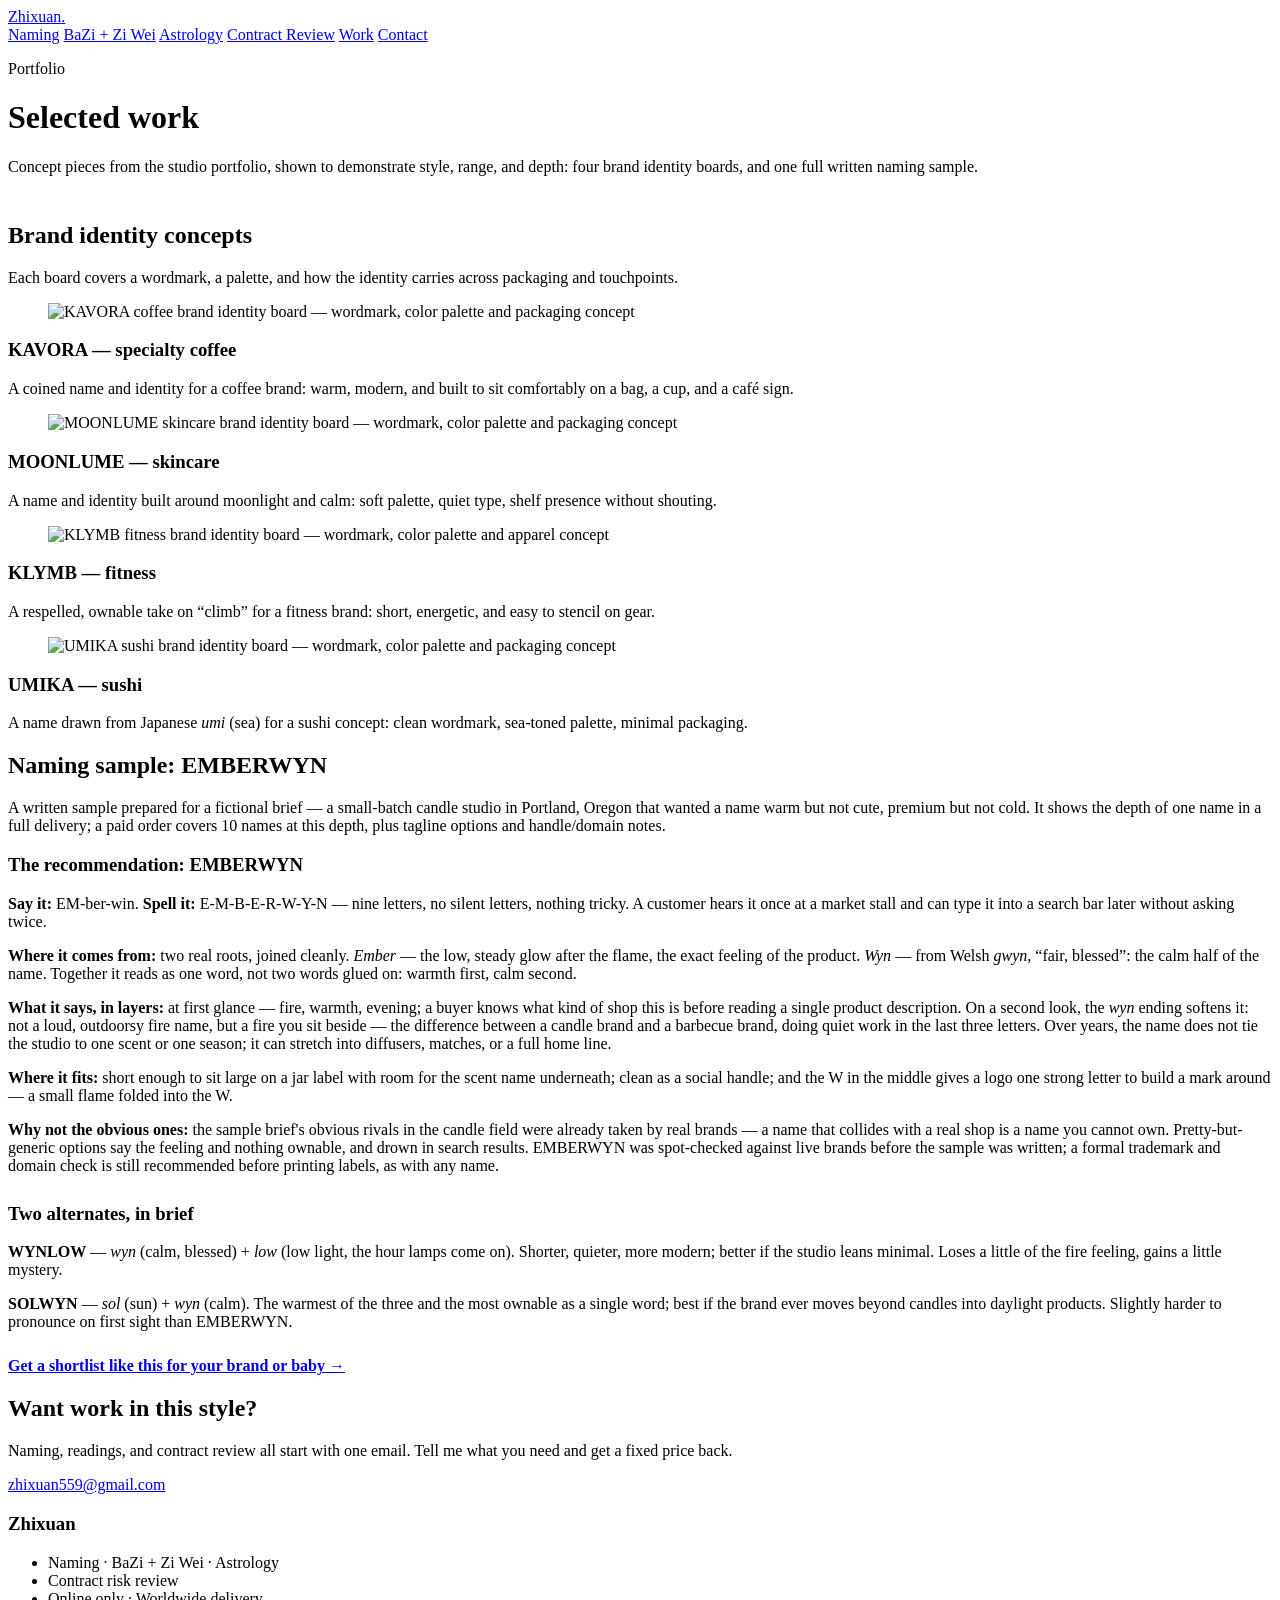
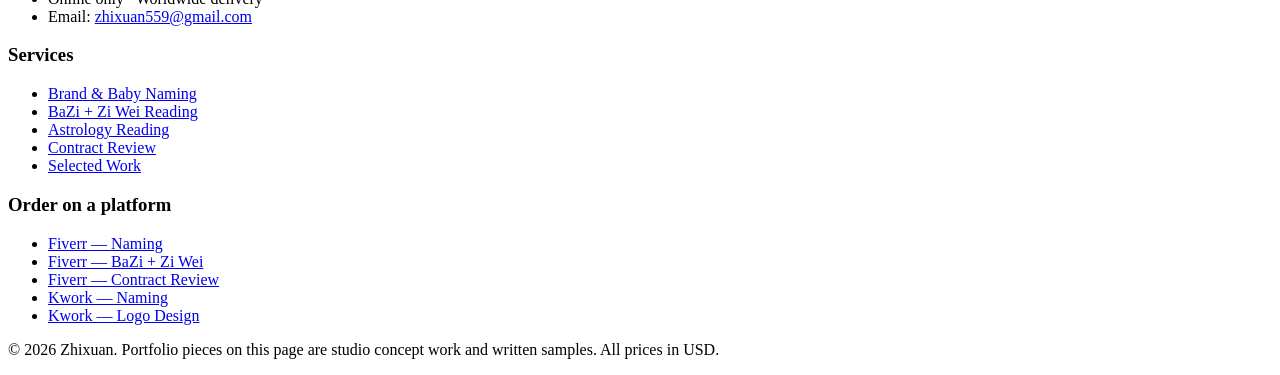
==== work.html @ 56591bc2 "Add files via upload" ====
<!DOCTYPE html>
<html lang="en">
<head>
<meta charset="utf-8">
<meta name="viewport" content="width=device-width, initial-scale=1">
<title>Selected Work — Brand Concepts &amp; Naming Sample | Zhixuan</title>
<meta name="description" content="Portfolio of the Zhixuan studio: brand identity concept boards (KAVORA coffee, MOONLUME skincare, KLYMB fitness, UMIKA sushi) and a full written naming sample, EMBERWYN, created for a fictional candle studio brief.">
<link rel="canonical" href="https://zhixuan559-beep.github.io/work.html">
<meta property="og:type" content="website">
<meta property="og:site_name" content="Zhixuan">
<meta property="og:title" content="Selected Work — Brand Concepts & Naming Sample | Zhixuan">
<meta property="og:description" content="Brand identity concept boards and a full written naming sample showing the studio's style and depth.">
<meta property="og:url" content="https://zhixuan559-beep.github.io/work.html">
<meta property="og:image" content="https://zhixuan559-beep.github.io/assets/img/work-kavora.jpg">
<meta name="twitter:card" content="summary">
<link rel="stylesheet" href="/assets/css/style.css">
</head>
<body>

<header class="site-header">
  <div class="wrap">
    <a class="brand" href="/">Zhixuan<span>.</span></a>
    <nav class="main-nav" aria-label="Main">
      <a href="/services/naming.html">Naming</a>
      <a href="/services/bazi-ziwei-reading.html">BaZi + Zi Wei</a>
      <a href="/services/astrology-reading.html">Astrology</a>
      <a href="/services/contract-review.html">Contract Review</a>
      <a href="/work.html">Work</a>
      <a href="/#contact">Contact</a>
    </nav>
  </div>
</header>

<main>
  <div class="hero wrap">
    <p class="kicker">Portfolio</p>
    <h1>Selected work</h1>
    <p class="lede">Concept pieces from the studio portfolio, shown to demonstrate style, range, and depth: four brand identity boards, and one full written naming sample.</p>
  </div>

  <section style="padding-top:10px">
    <div class="wrap">
      <h2>Brand identity concepts</h2>
      <p class="section-intro">Each board covers a wordmark, a palette, and how the identity carries across packaging and touchpoints.</p>
      <div class="work-grid">
        <article class="work-item">
          <figure><img src="/assets/img/work-kavora.jpg" alt="KAVORA coffee brand identity board — wordmark, color palette and packaging concept" width="1200" height="800" loading="lazy"></figure>
          <h3>KAVORA — specialty coffee</h3>
          <p>A coined name and identity for a coffee brand: warm, modern, and built to sit comfortably on a bag, a cup, and a café sign.</p>
        </article>
        <article class="work-item">
          <figure><img src="/assets/img/work-moonlume.jpg" alt="MOONLUME skincare brand identity board — wordmark, color palette and packaging concept" width="1200" height="800" loading="lazy"></figure>
          <h3>MOONLUME — skincare</h3>
          <p>A name and identity built around moonlight and calm: soft palette, quiet type, shelf presence without shouting.</p>
        </article>
        <article class="work-item">
          <figure><img src="/assets/img/work-klymb.jpg" alt="KLYMB fitness brand identity board — wordmark, color palette and apparel concept" width="1200" height="800" loading="lazy"></figure>
          <h3>KLYMB — fitness</h3>
          <p>A respelled, ownable take on “climb” for a fitness brand: short, energetic, and easy to stencil on gear.</p>
        </article>
        <article class="work-item">
          <figure><img src="/assets/img/work-umika.jpg" alt="UMIKA sushi brand identity board — wordmark, color palette and packaging concept" width="1200" height="800" loading="lazy"></figure>
          <h3>UMIKA — sushi</h3>
          <p>A name drawn from Japanese <em>umi</em> (sea) for a sushi concept: clean wordmark, sea-toned palette, minimal packaging.</p>
        </article>
      </div>
    </div>
  </section>

  <section class="section-soft">
    <div class="wrap">
      <h2>Naming sample: EMBERWYN</h2>
      <p class="section-intro">A written sample prepared for a fictional brief — a small-batch candle studio in Portland, Oregon that wanted a name warm but not cute, premium but not cold. It shows the depth of one name in a full delivery; a paid order covers 10 names at this depth, plus tagline options and handle/domain notes.</p>

      <h3>The recommendation: EMBERWYN</h3>
      <p><strong>Say it:</strong> EM-ber-win. <strong>Spell it:</strong> E-M-B-E-R-W-Y-N — nine letters, no silent letters, nothing tricky. A customer hears it once at a market stall and can type it into a search bar later without asking twice.</p>
      <p><strong>Where it comes from:</strong> two real roots, joined cleanly. <em>Ember</em> — the low, steady glow after the flame, the exact feeling of the product. <em>Wyn</em> — from Welsh <em>gwyn</em>, “fair, blessed”: the calm half of the name. Together it reads as one word, not two words glued on: warmth first, calm second.</p>
      <p><strong>What it says, in layers:</strong> at first glance — fire, warmth, evening; a buyer knows what kind of shop this is before reading a single product description. On a second look, the <em>wyn</em> ending softens it: not a loud, outdoorsy fire name, but a fire you sit beside — the difference between a candle brand and a barbecue brand, doing quiet work in the last three letters. Over years, the name does not tie the studio to one scent or one season; it can stretch into diffusers, matches, or a full home line.</p>
      <p><strong>Where it fits:</strong> short enough to sit large on a jar label with room for the scent name underneath; clean as a social handle; and the W in the middle gives a logo one strong letter to build a mark around — a small flame folded into the W.</p>
      <p><strong>Why not the obvious ones:</strong> the sample brief's obvious rivals in the candle field were already taken by real brands — a name that collides with a real shop is a name you cannot own. Pretty-but-generic options say the feeling and nothing ownable, and drown in search results. EMBERWYN was spot-checked against live brands before the sample was written; a formal trademark and domain check is still recommended before printing labels, as with any name.</p>

      <h3 style="margin-top:28px">Two alternates, in brief</h3>
      <p><strong>WYNLOW</strong> — <em>wyn</em> (calm, blessed) + <em>low</em> (low light, the hour lamps come on). Shorter, quieter, more modern; better if the studio leans minimal. Loses a little of the fire feeling, gains a little mystery.</p>
      <p><strong>SOLWYN</strong> — <em>sol</em> (sun) + <em>wyn</em> (calm). The warmest of the three and the most ownable as a single word; best if the brand ever moves beyond candles into daylight products. Slightly harder to pronounce on first sight than EMBERWYN.</p>

      <p style="margin-top:26px"><a href="/services/naming.html"><strong>Get a shortlist like this for your brand or baby →</strong></a></p>
    </div>
  </section>

  <section>
    <div class="wrap">
      <div class="cta">
        <h2>Want work in this style?</h2>
        <p>Naming, readings, and contract review all start with one email. Tell me what you need and get a fixed price back.</p>
        <div class="btnrow"><a class="btn primary" href="mailto:zhixuan559@gmail.com">zhixuan559@gmail.com</a></div>
      </div>
    </div>
  </section>
</main>

<footer class="site-footer">
  <div class="wrap">
    <div class="cols">
      <div>
        <h3>Zhixuan</h3>
        <ul>
          <li>Naming · BaZi + Zi Wei · Astrology</li>
          <li>Contract risk review</li>
          <li>Online only · Worldwide delivery</li>
          <li>Email: <a href="mailto:zhixuan559@gmail.com">zhixuan559@gmail.com</a></li>
        </ul>
      </div>
      <div>
        <h3>Services</h3>
        <ul>
          <li><a href="/services/naming.html">Brand &amp; Baby Naming</a></li>
          <li><a href="/services/bazi-ziwei-reading.html">BaZi + Zi Wei Reading</a></li>
          <li><a href="/services/astrology-reading.html">Astrology Reading</a></li>
          <li><a href="/services/contract-review.html">Contract Review</a></li>
          <li><a href="/work.html">Selected Work</a></li>
        </ul>
      </div>
      <div>
        <h3>Order on a platform</h3>
        <ul>
          <li><a href="https://www.fiverr.com/zhixuan559/name-your-baby-or-brand-with-meaning" rel="noopener">Fiverr — Naming</a></li>
          <li><a href="https://www.fiverr.com/zhixuan559/do-a-full-bazi-and-ziwei-chart-reading-for-you" rel="noopener">Fiverr — BaZi + Zi Wei</a></li>
          <li><a href="https://www.fiverr.com/zhixuan559/review-your-contract-and-flag-legal-risks" rel="noopener">Fiverr — Contract Review</a></li>
          <li><a href="https://kwork.com/business-copywriting/55462685/i-will-create-10-unique-brand-or-baby-name-ideas-with-meanings" rel="noopener">Kwork — Naming</a></li>
          <li><a href="https://kwork.com/logo/55462573/i-will-design-a-clean-professional-logo-for-your-business" rel="noopener">Kwork — Logo Design</a></li>
        </ul>
      </div>
    </div>
    <p class="fineprint">© 2026 Zhixuan. Portfolio pieces on this page are studio concept work and written samples. All prices in USD.</p>
  </div>
</footer>

</body>
</html>
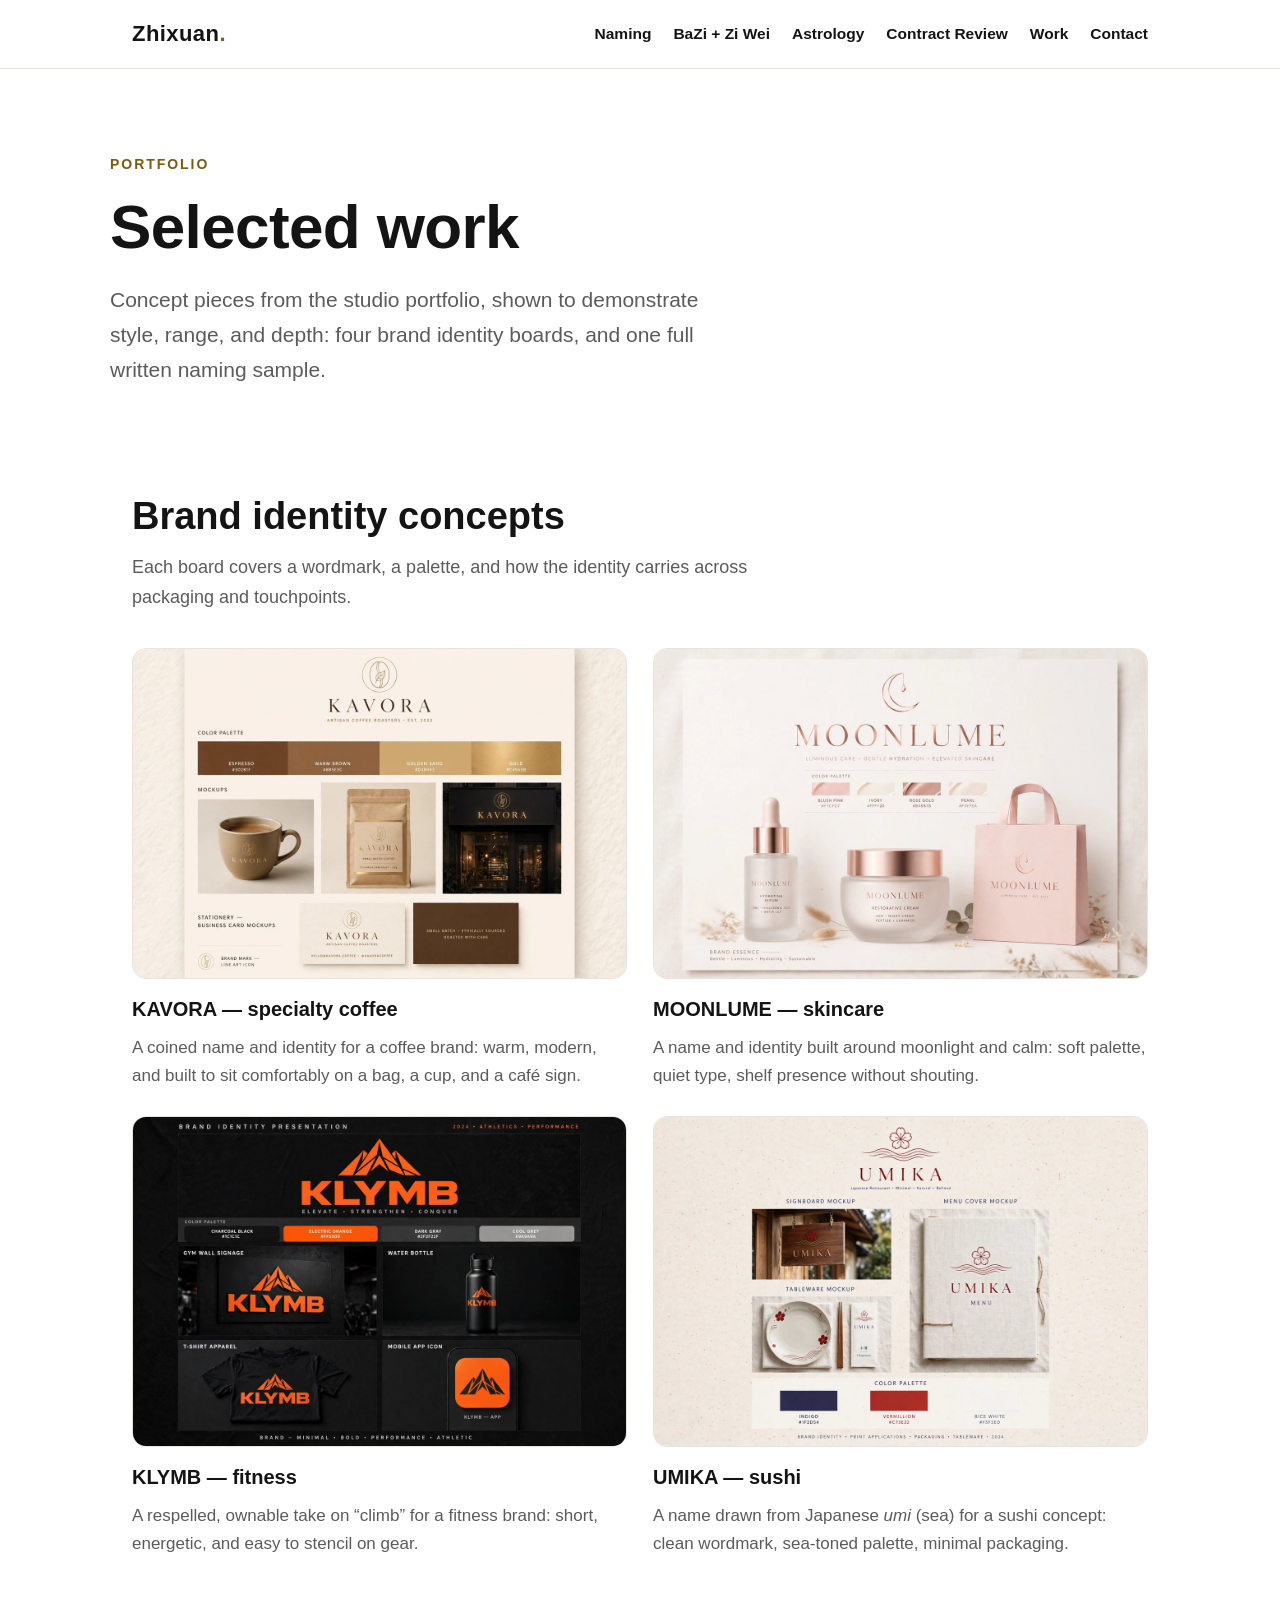
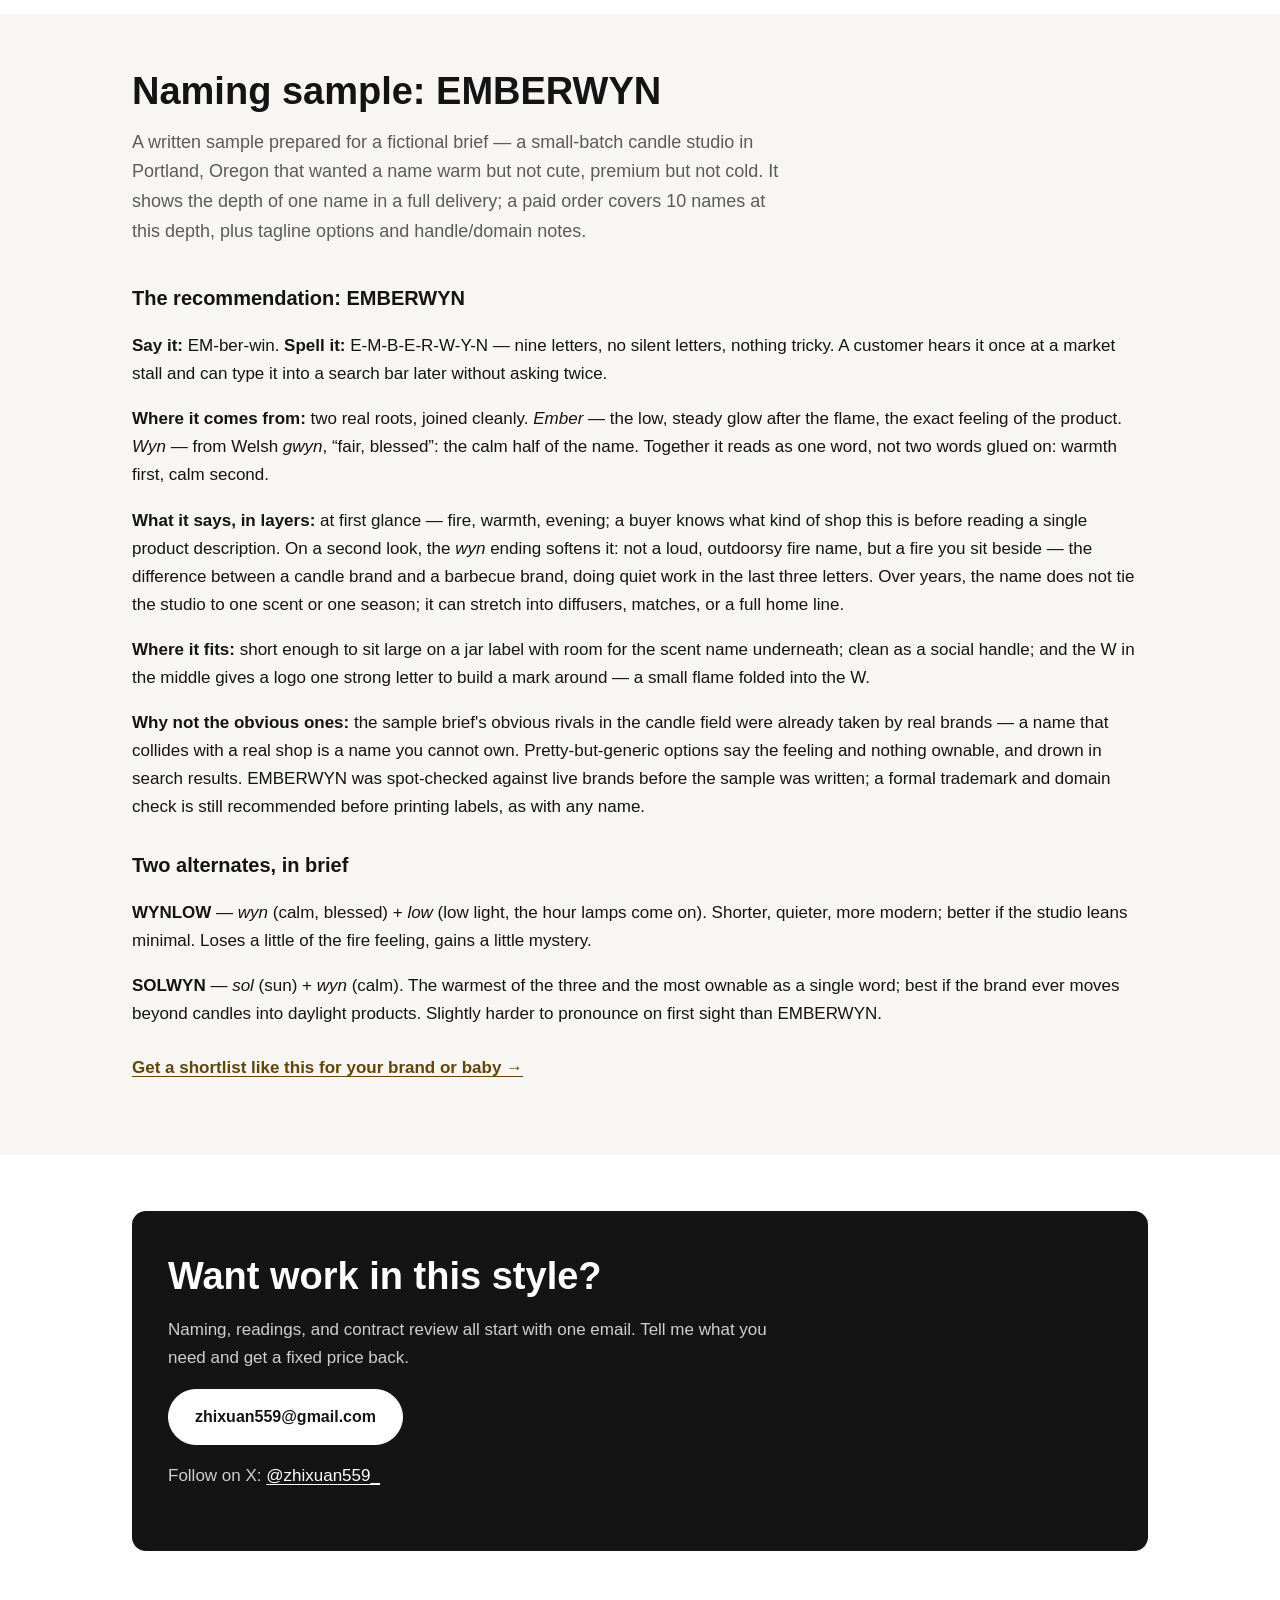
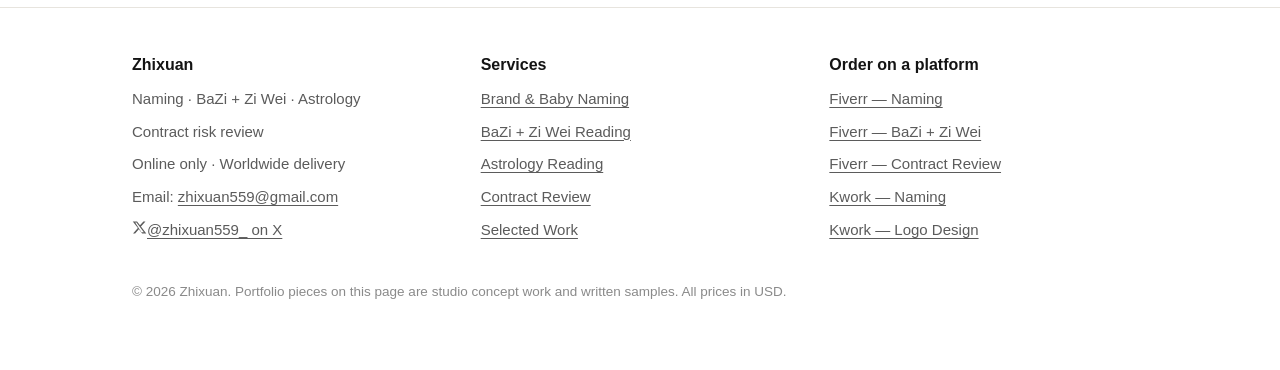
==== commit a194c398: "网站设计升级更新：替换 index.html、work.html、llms.txt" ====
--- a/work.html
+++ b/work.html
@@ -14,8 +14,17 @@
 <meta property="og:image" content="https://zhixuan559-beep.github.io/assets/img/work-kavora.jpg">
 <meta name="twitter:card" content="summary">
 <link rel="stylesheet" href="/assets/css/style.css">
+<script type="application/ld+json">
+{
+  "@context": "https://schema.org",
+  "@type": "WebPage",
+  "name": "Selected Work | Zhixuan",
+  "url": "https://zhixuan559-beep.github.io/work.html",
+  "about": {"@type": "ProfessionalService", "@id": "https://zhixuan559-beep.github.io/#business", "name": "Zhixuan", "sameAs": ["https://x.com/zhixuan559_"]}
+}
+</script>
 </head>
-<body>
+<body class="theme-work">
 
 <header class="site-header">
   <div class="wrap">
@@ -93,6 +102,7 @@
         <h2>Want work in this style?</h2>
         <p>Naming, readings, and contract review all start with one email. Tell me what you need and get a fixed price back.</p>
         <div class="btnrow"><a class="btn primary" href="mailto:zhixuan559@gmail.com">zhixuan559@gmail.com</a></div>
+        <p class="x-follow">Follow on X: <a href="https://x.com/zhixuan559_" rel="noopener">@zhixuan559_</a></p>
       </div>
     </div>
   </section>
@@ -108,6 +118,7 @@
           <li>Contract risk review</li>
           <li>Online only · Worldwide delivery</li>
           <li>Email: <a href="mailto:zhixuan559@gmail.com">zhixuan559@gmail.com</a></li>
+          <li><a class="x-link" href="https://x.com/zhixuan559_" rel="noopener"><svg viewBox="0 0 24 24" width="15" height="15" fill="currentColor" aria-hidden="true" focusable="false"><path d="M18.244 2.25h3.308l-7.227 8.26 8.502 11.24H16.17l-5.214-6.817L4.99 21.75H1.68l7.73-8.835L1.254 2.25H8.08l4.713 6.231 5.451-6.231Zm-1.161 17.52h1.833L7.084 4.126H5.117l9.927 15.644Z"/></svg>@zhixuan559_ on X</a></li>
         </ul>
       </div>
       <div>
--- a/assets/css/style.css
+++ b/assets/css/style.css
@@ -0,0 +1,123 @@
+/* Zhixuan — clean minimal stylesheet, responsive (mobile + desktop) */
+:root{
+  --ink:#141414;
+  --muted:#5b5b5b;
+  --line:#e7e4de;
+  --bg:#ffffff;
+  --soft:#f7f6f2;
+  --accent:#7c5c10;
+  --accent-ink:#5f470b;
+  --radius:14px;
+  --maxw:1060px;
+}
+*{box-sizing:border-box}
+html{scroll-behavior:smooth}
+body{
+  margin:0;background:var(--bg);color:var(--ink);
+  font-family:-apple-system,BlinkMacSystemFont,"Segoe UI",Roboto,"Helvetica Neue",Arial,sans-serif;
+  font-size:17px;line-height:1.65;-webkit-font-smoothing:antialiased;
+}
+img{max-width:100%;height:auto;display:block}
+a{color:var(--accent-ink);text-decoration:underline;text-underline-offset:3px}
+a:hover{color:var(--accent)}
+.wrap{max-width:var(--maxw);margin:0 auto;padding:0 22px}
+
+/* Header */
+.site-header{border-bottom:1px solid var(--line);position:sticky;top:0;background:rgba(255,255,255,.96);z-index:10}
+.site-header .wrap{display:flex;align-items:center;justify-content:space-between;padding-top:16px;padding-bottom:16px;gap:16px;flex-wrap:wrap}
+.brand{font-size:22px;font-weight:800;letter-spacing:.02em;color:var(--ink);text-decoration:none}
+.brand span{color:var(--accent)}
+.main-nav{display:flex;gap:22px;flex-wrap:wrap}
+.main-nav a{color:var(--ink);text-decoration:none;font-size:15.5px;font-weight:600}
+.main-nav a:hover{color:var(--accent)}
+
+/* Hero */
+.hero{padding:84px 0 64px}
+.hero .kicker{font-size:14px;font-weight:700;letter-spacing:.14em;text-transform:uppercase;color:var(--accent);margin:0 0 18px}
+.hero h1{font-size:clamp(38px,6vw,62px);line-height:1.08;margin:0 0 22px;font-weight:850;letter-spacing:-.01em}
+.hero .lede{font-size:clamp(18px,2.4vw,21px);color:var(--muted);max-width:640px;margin:0 0 34px}
+.btnrow{display:flex;gap:14px;flex-wrap:wrap}
+.btn{display:inline-block;padding:14px 26px;border-radius:999px;font-weight:700;font-size:16px;text-decoration:none;border:1.5px solid var(--ink)}
+.btn.primary{background:var(--ink);color:#fff}
+.btn.primary:hover{background:var(--accent-ink);border-color:var(--accent-ink);color:#fff}
+.btn.ghost{background:transparent;color:var(--ink)}
+.btn.ghost:hover{border-color:var(--accent);color:var(--accent-ink)}
+
+/* Sections */
+section{padding:56px 0}
+.section-soft{background:var(--soft)}
+h2{font-size:clamp(28px,4vw,38px);line-height:1.15;margin:0 0 14px;font-weight:820}
+h3{font-size:20px;margin:0 0 8px;font-weight:750}
+.section-intro{color:var(--muted);max-width:660px;margin:0 0 36px;font-size:18px}
+
+/* Cards */
+.grid{display:grid;grid-template-columns:repeat(2,1fr);gap:22px}
+.card{background:#fff;border:1px solid var(--line);border-radius:var(--radius);padding:30px 28px;display:flex;flex-direction:column}
+.section-soft .card{background:#fff}
+.card p{color:var(--muted);margin:0 0 14px}
+.card .price{font-size:19px;font-weight:800;color:var(--ink);margin-top:auto;padding-top:8px}
+.card .price small{display:block;font-weight:600;color:var(--muted);font-size:13.5px;margin-top:2px}
+.card a.more{font-weight:700}
+
+/* Pricing table */
+.tiers{display:grid;grid-template-columns:repeat(3,1fr);gap:22px;margin-top:8px}
+.tier{border:1px solid var(--line);border-radius:var(--radius);padding:28px 24px;background:#fff}
+.tier.featured{border-color:var(--ink);border-width:1.5px}
+.tier .tname{font-size:14px;font-weight:800;letter-spacing:.1em;text-transform:uppercase;color:var(--accent);margin:0 0 8px}
+.tier .tprice{font-size:36px;font-weight:850;margin:0 0 14px}
+.tier ul{margin:0;padding-left:19px;color:var(--muted)}
+.tier li{margin-bottom:7px}
+.note{color:var(--muted);font-size:15px;margin-top:18px}
+
+/* Lists */
+ul.clean{list-style:none;padding:0;margin:0}
+ul.clean li{padding:10px 0;border-bottom:1px solid var(--line)}
+ul.clean li:last-child{border-bottom:none}
+.two-col{display:grid;grid-template-columns:1fr 1fr;gap:44px}
+
+/* Work */
+.work-grid{display:grid;grid-template-columns:repeat(2,1fr);gap:26px}
+.work-item figure{margin:0 0 14px}
+.work-item img{border-radius:var(--radius);border:1px solid var(--line)}
+.work-item p{color:var(--muted);margin:0}
+
+/* FAQ */
+.faq-item{border-bottom:1px solid var(--line);padding:20px 0}
+.faq-item:first-child{padding-top:6px}
+.faq-item h3{font-size:18.5px;margin-bottom:6px}
+.faq-item p{color:var(--muted);margin:0;max-width:760px}
+
+/* Steps */
+.steps{display:grid;grid-template-columns:repeat(3,1fr);gap:22px;counter-reset:step}
+.step{background:#fff;border:1px solid var(--line);border-radius:var(--radius);padding:26px 24px}
+.step .num{font-size:14px;font-weight:800;color:var(--accent);letter-spacing:.1em;margin:0 0 8px}
+.step p{color:var(--muted);margin:0}
+
+/* CTA + footer */
+.cta{background:var(--ink);color:#fff;border-radius:var(--radius);padding:44px 36px;text-align:left}
+.cta h2{color:#fff}
+.cta p{color:#cfcfcf;max-width:600px}
+.cta .btn{border-color:#fff}
+.cta .btn.primary{background:#fff;color:var(--ink)}
+.cta .btn.primary:hover{background:var(--accent);border-color:var(--accent);color:#fff}
+.cta a{color:#fff}
+.site-footer{border-top:1px solid var(--line);padding:44px 0 54px;color:var(--muted);font-size:15px}
+.site-footer .cols{display:grid;grid-template-columns:repeat(3,1fr);gap:30px}
+.site-footer h3{color:var(--ink);font-size:16px}
+.site-footer ul{list-style:none;padding:0;margin:0}
+.site-footer li{margin-bottom:8px}
+.site-footer a{color:var(--muted)}
+.site-footer a:hover{color:var(--accent-ink)}
+.fineprint{margin-top:30px;font-size:13.5px;color:#8a8a8a}
+
+.sample-img{border-radius:var(--radius);border:1px solid var(--line);margin:6px 0 10px}
+.caption{color:var(--muted);font-size:14.5px;margin:0 0 8px}
+
+/* Responsive */
+@media (max-width:820px){
+  .grid,.work-grid,.two-col,.site-footer .cols{grid-template-columns:1fr}
+  .tiers,.steps{grid-template-columns:1fr}
+  .hero{padding:56px 0 44px}
+  section{padding:42px 0}
+  .cta{padding:34px 24px}
+}
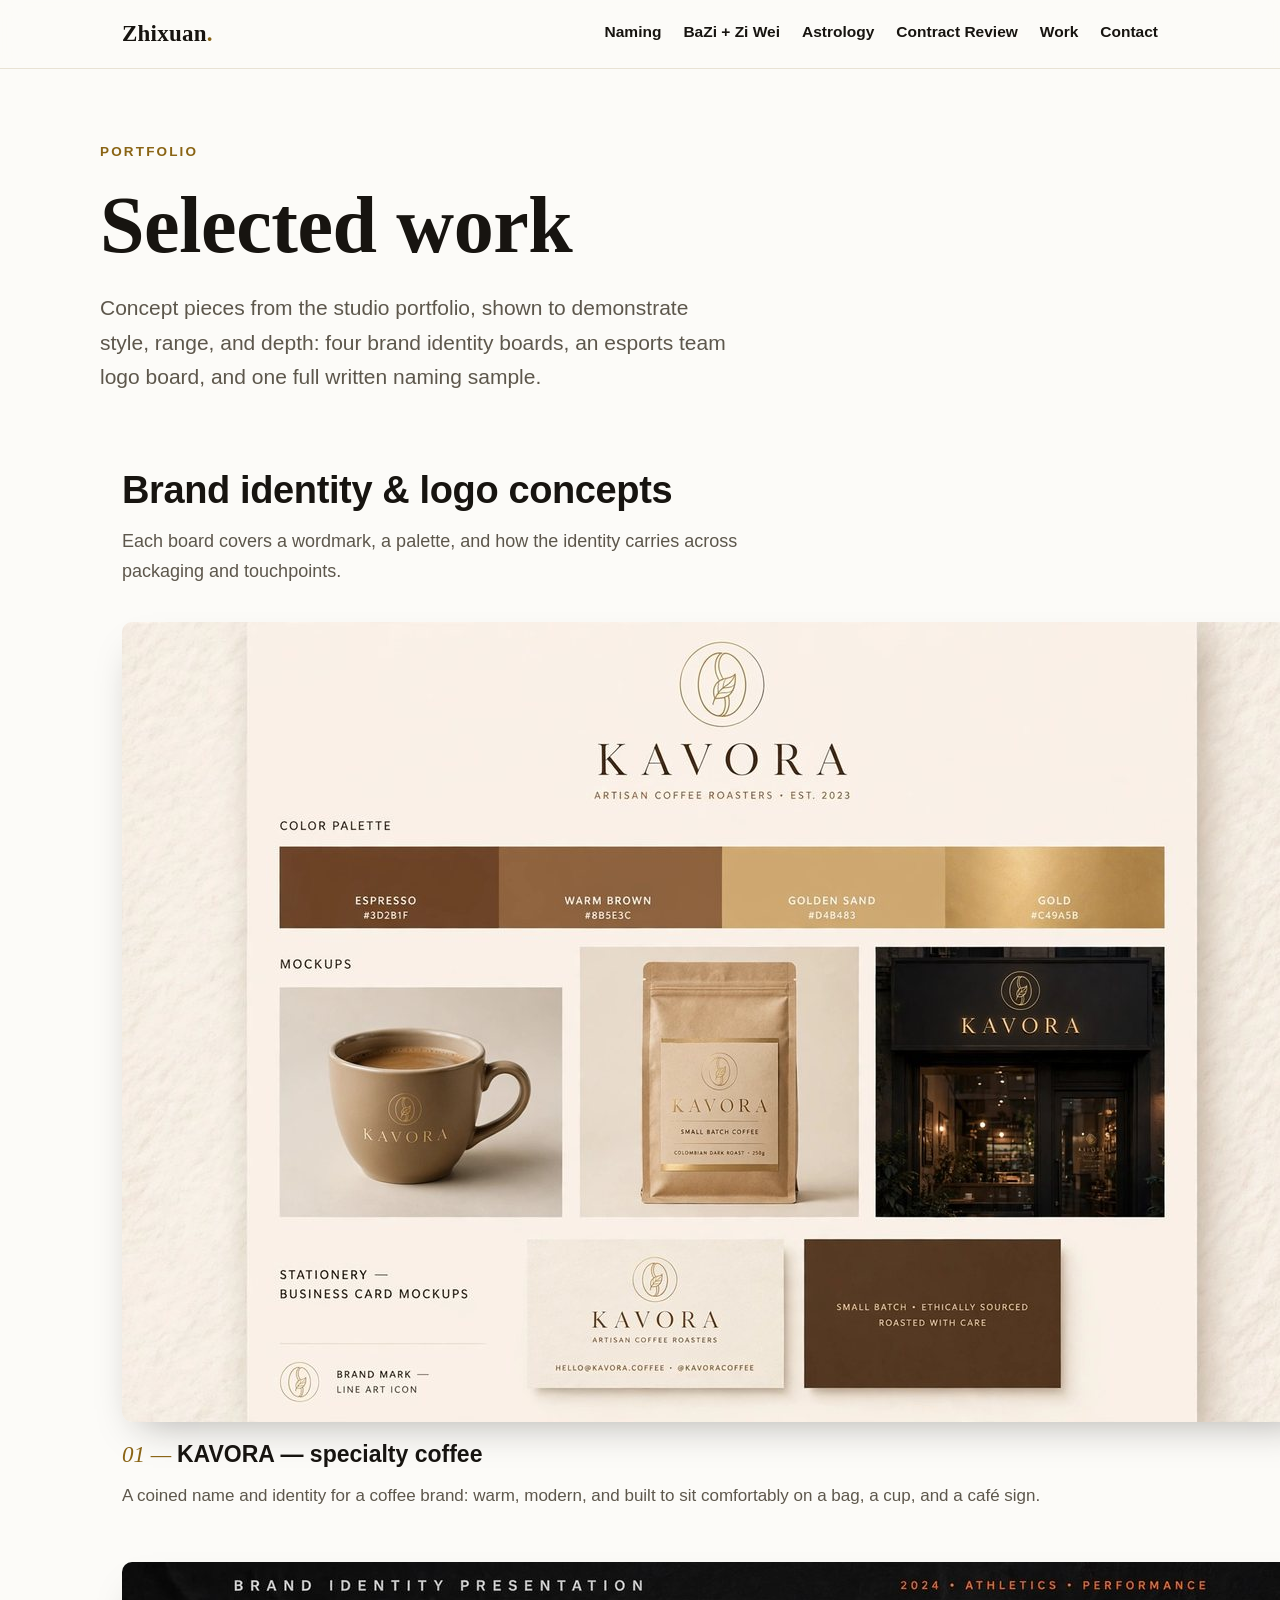
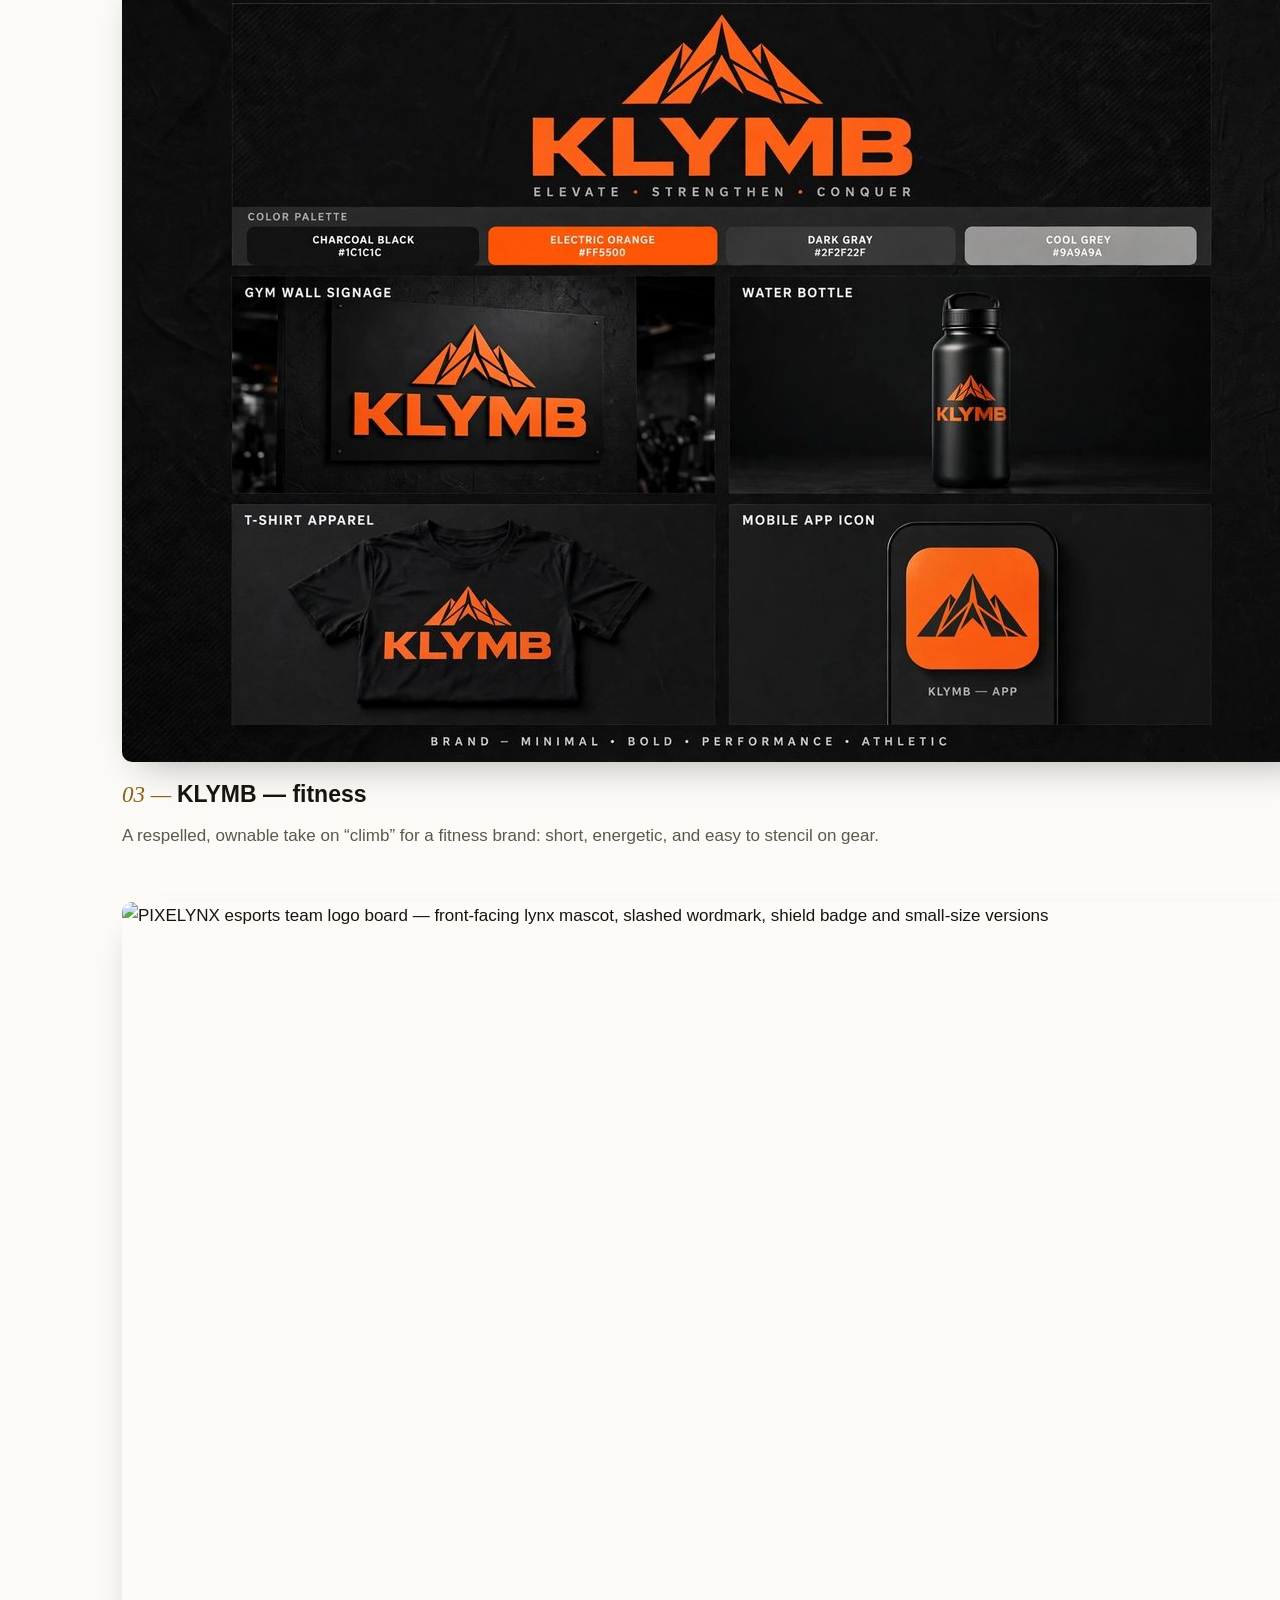
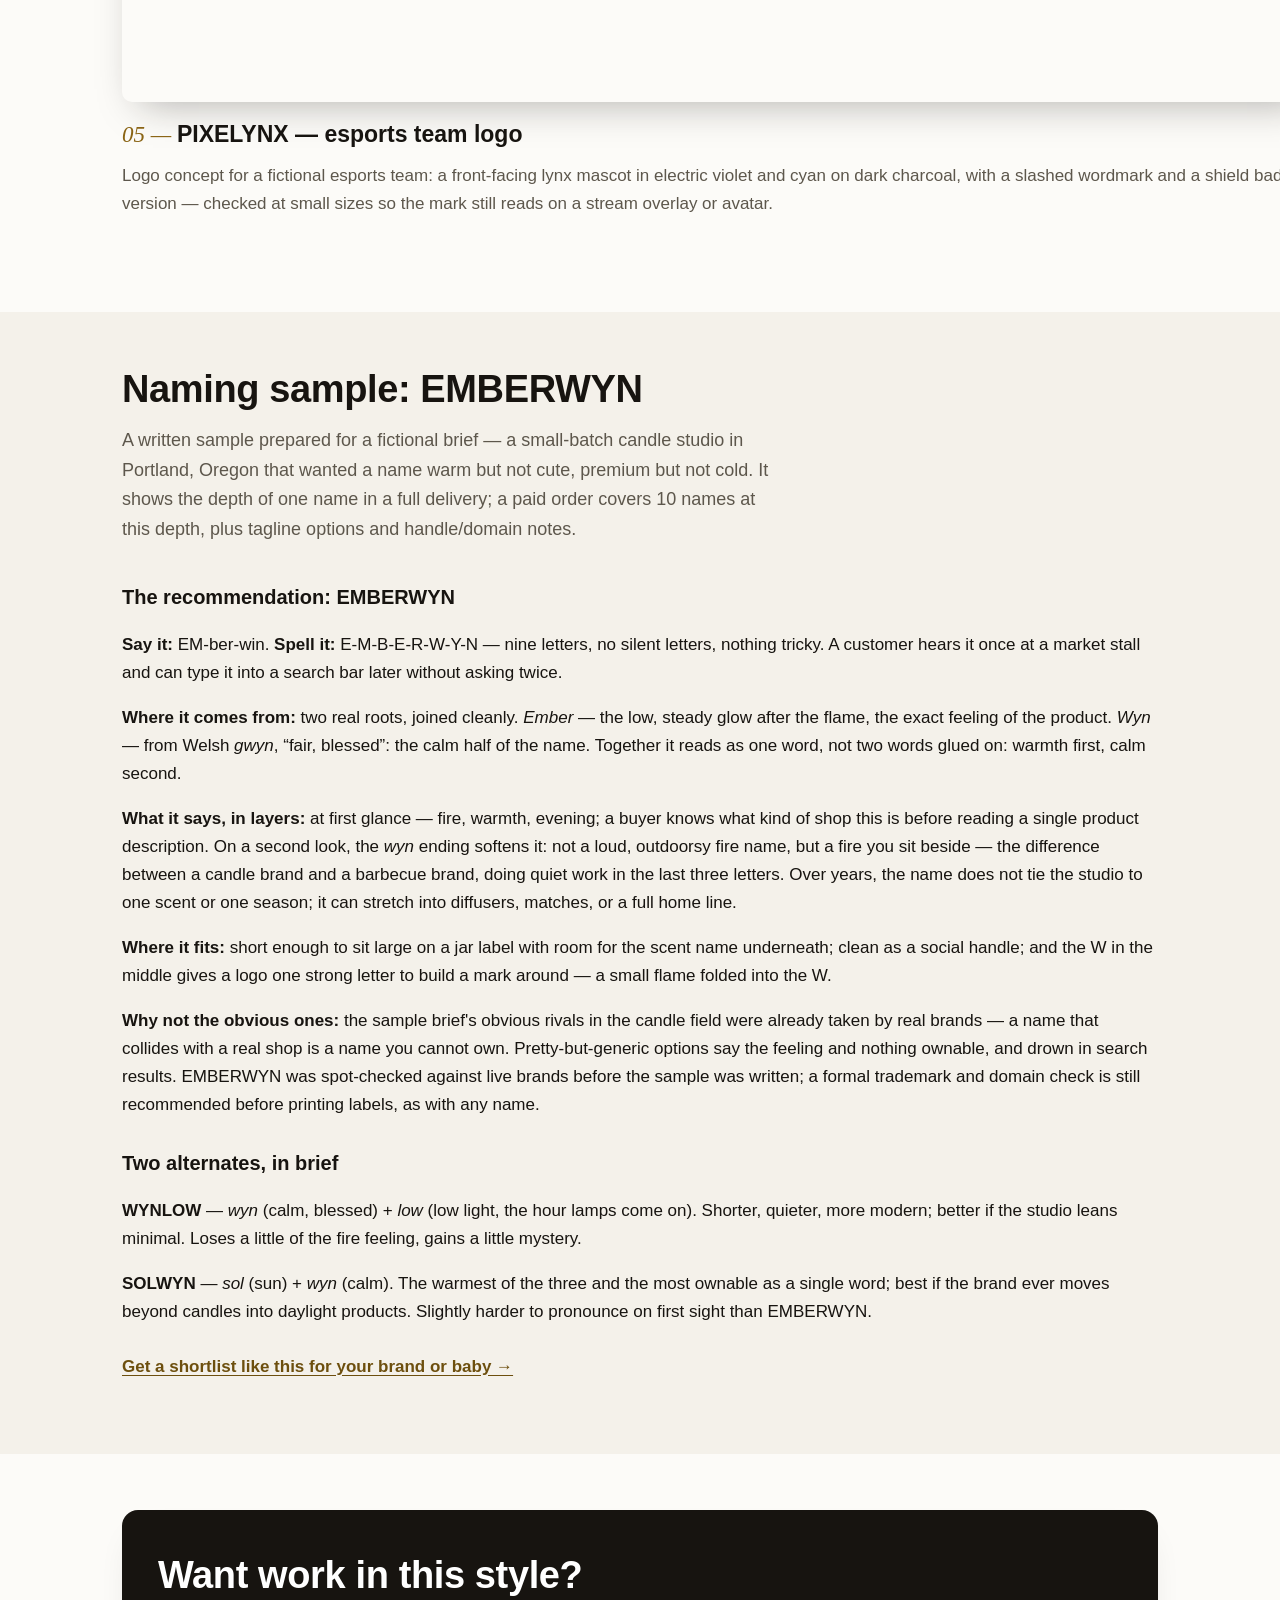
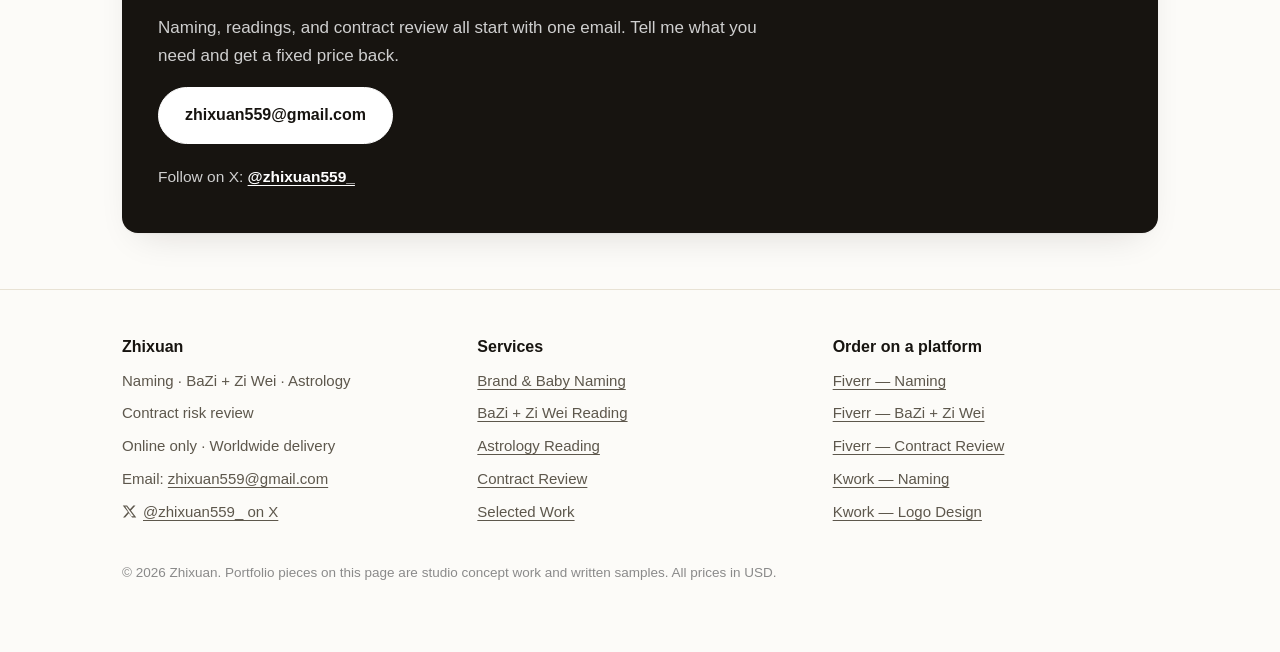
==== commit 4f29fa59: "SEO 优化与作品更新" ====
--- a/work.html
+++ b/work.html
@@ -44,12 +44,12 @@
   <div class="hero wrap">
     <p class="kicker">Portfolio</p>
     <h1>Selected work</h1>
-    <p class="lede">Concept pieces from the studio portfolio, shown to demonstrate style, range, and depth: four brand identity boards, and one full written naming sample.</p>
+    <p class="lede">Concept pieces from the studio portfolio, shown to demonstrate style, range, and depth: four brand identity boards, an esports team logo board, and one full written naming sample.</p>
   </div>
 
   <section style="padding-top:10px">
     <div class="wrap">
-      <h2>Brand identity concepts</h2>
+      <h2>Brand identity &amp; logo concepts</h2>
       <p class="section-intro">Each board covers a wordmark, a palette, and how the identity carries across packaging and touchpoints.</p>
       <div class="work-grid">
         <article class="work-item">
@@ -71,6 +71,11 @@
           <figure><img src="/assets/img/work-umika.jpg" alt="UMIKA sushi brand identity board — wordmark, color palette and packaging concept" width="1200" height="800" loading="lazy"></figure>
           <h3>UMIKA — sushi</h3>
           <p>A name drawn from Japanese <em>umi</em> (sea) for a sushi concept: clean wordmark, sea-toned palette, minimal packaging.</p>
+        </article>
+        <article class="work-item">
+          <figure><img src="/assets/img/work-pixlynx.jpg" alt="PIXELYNX esports team logo board — front-facing lynx mascot, slashed wordmark, shield badge and small-size versions" width="1200" height="800" loading="lazy"></figure>
+          <h3>PIXELYNX — esports team logo</h3>
+          <p>Logo concept for a fictional esports team: a front-facing lynx mascot in electric violet and cyan on dark charcoal, with a slashed wordmark and a shield badge version — checked at small sizes so the mark still reads on a stream overlay or avatar.</p>
         </article>
       </div>
     </div>
--- a/assets/css/style.css
+++ b/assets/css/style.css
@@ -1,68 +1,140 @@
-/* Zhixuan — clean minimal stylesheet, responsive (mobile + desktop) */
+/* Zhixuan — unified design system with per-section themes.
+   One skeleton everywhere (type scale, spacing rhythm, buttons, cards,
+   header/footer); each service page carries its own accent personality
+   via a theme class on <body>: theme-naming / theme-bazi / theme-astro /
+   theme-contract / theme-work. Home uses the default brand theme. */
+
 :root{
-  --ink:#141414;
-  --muted:#5b5b5b;
-  --line:#e7e4de;
-  --bg:#ffffff;
-  --soft:#f7f6f2;
-  --accent:#7c5c10;
-  --accent-ink:#5f470b;
-  --radius:14px;
-  --maxw:1060px;
-}
+  --ink:#171410;
+  --muted:#5d574c;
+  --line:#e8e2d4;
+  --bg:#fcfbf8;
+  --soft:#f6f3ec;
+  --accent:#8a6414;
+  --accent-ink:#6d4f0e;
+  --accent-soft:#f1e9d6;
+  --radius:16px;
+  --maxw:1080px;
+  --shadow:0 1px 2px rgba(23,20,16,.04),0 16px 36px -18px rgba(23,20,16,.16);
+  --font-sans:-apple-system,BlinkMacSystemFont,"Segoe UI",Roboto,"Helvetica Neue",Arial,sans-serif;
+  --font-serif:"Iowan Old Style","Palatino Linotype","Book Antiqua",Palatino,Georgia,"Times New Roman",serif;
+  --font-song:"Songti SC","STSong","Noto Serif SC","Source Han Serif SC","SimSun",serif;
+}
+
+/* ---------- Per-section themes (same skeleton, different character) ---------- */
+/* Naming — warm, literary, editorial */
+.theme-naming{
+  --bg:#fdfaf3;
+  --soft:#f8f0e1;
+  --line:#ead9c2;
+  --accent:#a35a24;
+  --accent-ink:#7e4218;
+  --accent-soft:#f6e7d2;
+}
+/* BaZi + Zi Wei — ink-wash calm, seal red */
+.theme-bazi{
+  --bg:#fbfaf6;
+  --soft:#f4f1e9;
+  --line:#e2dccb;
+  --accent:#a93226;
+  --accent-ink:#8c2718;
+  --accent-soft:#f3e3dc;
+}
+/* Astrology — night sky, gold on deep blue */
+.theme-astro{
+  --bg:#fbfbfa;
+  --soft:#eceef4;
+  --line:#dde1ea;
+  --accent:#8a6d1f;
+  --accent-ink:#6d5514;
+  --accent-soft:#e9e4cf;
+  --navy:#0c1428;
+  --navy-2:#16233f;
+  --gold:#d3ab55;
+}
+/* Contract — crisp blue-grey, document-like */
+.theme-contract{
+  --bg:#fbfcfd;
+  --soft:#edf1f4;
+  --line:#d7dee3;
+  --accent:#2f5d7d;
+  --accent-ink:#234a64;
+  --accent-soft:#e0e9ef;
+  --radius:10px;
+}
+/* Work — the design showcase itself */
+.theme-work{
+  --bg:#fcfbf8;
+  --soft:#f4f1ea;
+  --accent:#8a6414;
+  --accent-ink:#6d4f0e;
+}
+
 *{box-sizing:border-box}
 html{scroll-behavior:smooth}
 body{
   margin:0;background:var(--bg);color:var(--ink);
-  font-family:-apple-system,BlinkMacSystemFont,"Segoe UI",Roboto,"Helvetica Neue",Arial,sans-serif;
+  font-family:var(--font-sans);
   font-size:17px;line-height:1.65;-webkit-font-smoothing:antialiased;
-}
+  text-rendering:optimizeLegibility;
+}
+::selection{background:var(--accent-soft)}
 img{max-width:100%;height:auto;display:block}
 a{color:var(--accent-ink);text-decoration:underline;text-underline-offset:3px}
 a:hover{color:var(--accent)}
+a:focus-visible,.btn:focus-visible{outline:2px solid var(--accent);outline-offset:3px;border-radius:4px}
 .wrap{max-width:var(--maxw);margin:0 auto;padding:0 22px}
 
 /* Header */
-.site-header{border-bottom:1px solid var(--line);position:sticky;top:0;background:rgba(255,255,255,.96);z-index:10}
-.site-header .wrap{display:flex;align-items:center;justify-content:space-between;padding-top:16px;padding-bottom:16px;gap:16px;flex-wrap:wrap}
-.brand{font-size:22px;font-weight:800;letter-spacing:.02em;color:var(--ink);text-decoration:none}
+.site-header{border-bottom:1px solid var(--line);position:sticky;top:0;background:color-mix(in srgb,var(--bg) 88%,transparent);backdrop-filter:blur(10px);-webkit-backdrop-filter:blur(10px);z-index:10}
+.site-header .wrap{display:flex;align-items:center;justify-content:space-between;padding-top:15px;padding-bottom:15px;gap:16px;flex-wrap:wrap}
+.brand{font-family:var(--font-serif);font-size:23px;font-weight:700;letter-spacing:.01em;color:var(--ink);text-decoration:none}
 .brand span{color:var(--accent)}
 .main-nav{display:flex;gap:22px;flex-wrap:wrap}
-.main-nav a{color:var(--ink);text-decoration:none;font-size:15.5px;font-weight:600}
-.main-nav a:hover{color:var(--accent)}
+.main-nav a{color:var(--ink);text-decoration:none;font-size:15.5px;font-weight:600;padding-bottom:2px;border-bottom:2px solid transparent;transition:border-color .18s ease,color .18s ease}
+.main-nav a:hover{color:var(--accent-ink);border-bottom-color:var(--accent)}
 
 /* Hero */
 .hero{padding:84px 0 64px}
-.hero .kicker{font-size:14px;font-weight:700;letter-spacing:.14em;text-transform:uppercase;color:var(--accent);margin:0 0 18px}
-.hero h1{font-size:clamp(38px,6vw,62px);line-height:1.08;margin:0 0 22px;font-weight:850;letter-spacing:-.01em}
+.hero .kicker{font-size:13.5px;font-weight:700;letter-spacing:.16em;text-transform:uppercase;color:var(--accent);margin:0 0 18px}
+.hero h1{font-family:var(--font-serif);font-size:clamp(38px,6vw,62px);line-height:1.1;margin:0 0 22px;font-weight:700;letter-spacing:-.005em}
 .hero .lede{font-size:clamp(18px,2.4vw,21px);color:var(--muted);max-width:640px;margin:0 0 34px}
 .btnrow{display:flex;gap:14px;flex-wrap:wrap}
-.btn{display:inline-block;padding:14px 26px;border-radius:999px;font-weight:700;font-size:16px;text-decoration:none;border:1.5px solid var(--ink)}
+.btn{display:inline-block;padding:14px 26px;border-radius:999px;font-weight:700;font-size:16px;text-decoration:none;border:1.5px solid var(--ink);transition:transform .18s ease,box-shadow .18s ease,background .18s ease,border-color .18s ease,color .18s ease}
 .btn.primary{background:var(--ink);color:#fff}
-.btn.primary:hover{background:var(--accent-ink);border-color:var(--accent-ink);color:#fff}
+.btn.primary:hover{background:var(--accent-ink);border-color:var(--accent-ink);color:#fff;transform:translateY(-1px);box-shadow:0 10px 22px -12px rgba(23,20,16,.45)}
 .btn.ghost{background:transparent;color:var(--ink)}
-.btn.ghost:hover{border-color:var(--accent);color:var(--accent-ink)}
+.btn.ghost:hover{border-color:var(--accent);color:var(--accent-ink);transform:translateY(-1px)}
 
 /* Sections */
 section{padding:56px 0}
 .section-soft{background:var(--soft)}
-h2{font-size:clamp(28px,4vw,38px);line-height:1.15;margin:0 0 14px;font-weight:820}
+h2{font-size:clamp(28px,4vw,38px);line-height:1.15;margin:0 0 14px;font-weight:800;letter-spacing:-.01em}
 h3{font-size:20px;margin:0 0 8px;font-weight:750}
 .section-intro{color:var(--muted);max-width:660px;margin:0 0 36px;font-size:18px}
 
 /* Cards */
 .grid{display:grid;grid-template-columns:repeat(2,1fr);gap:22px}
-.card{background:#fff;border:1px solid var(--line);border-radius:var(--radius);padding:30px 28px;display:flex;flex-direction:column}
-.section-soft .card{background:#fff}
+.card{background:#fff;border:1px solid var(--line);border-radius:var(--radius);padding:30px 28px;display:flex;flex-direction:column;box-shadow:0 1px 2px rgba(23,20,16,.03);transition:transform .18s ease,box-shadow .18s ease}
+.card:hover{transform:translateY(-3px);box-shadow:var(--shadow)}
 .card p{color:var(--muted);margin:0 0 14px}
 .card .price{font-size:19px;font-weight:800;color:var(--ink);margin-top:auto;padding-top:8px}
 .card .price small{display:block;font-weight:600;color:var(--muted);font-size:13.5px;margin-top:2px}
 .card a.more{font-weight:700}
-
-/* Pricing table */
+/* Home service cards each borrow a hint of their section's colour */
+.card--naming{border-top:4px solid #a35a24}
+.card--naming a.more{color:#7e4218}
+.card--bazi{border-top:4px solid #a93226}
+.card--bazi a.more{color:#8c2718}
+.card--astro{border-top:4px solid #c9a227}
+.card--astro a.more{color:#6d5514}
+.card--contract{border-top:4px solid #2f5d7d}
+.card--contract a.more{color:#234a64}
+
+/* Pricing tiers */
 .tiers{display:grid;grid-template-columns:repeat(3,1fr);gap:22px;margin-top:8px}
 .tier{border:1px solid var(--line);border-radius:var(--radius);padding:28px 24px;background:#fff}
-.tier.featured{border-color:var(--ink);border-width:1.5px}
+.tier.featured{border-color:var(--accent);border-width:1.5px;box-shadow:var(--shadow)}
 .tier .tname{font-size:14px;font-weight:800;letter-spacing:.1em;text-transform:uppercase;color:var(--accent);margin:0 0 8px}
 .tier .tprice{font-size:36px;font-weight:850;margin:0 0 14px}
 .tier ul{margin:0;padding-left:19px;color:var(--muted)}
@@ -94,13 +166,15 @@
 .step p{color:var(--muted);margin:0}
 
 /* CTA + footer */
-.cta{background:var(--ink);color:#fff;border-radius:var(--radius);padding:44px 36px;text-align:left}
+.cta{background:var(--ink);color:#fff;border-radius:var(--radius);padding:44px 36px;text-align:left;box-shadow:var(--shadow)}
 .cta h2{color:#fff}
 .cta p{color:#cfcfcf;max-width:600px}
 .cta .btn{border-color:#fff}
 .cta .btn.primary{background:#fff;color:var(--ink)}
 .cta .btn.primary:hover{background:var(--accent);border-color:var(--accent);color:#fff}
 .cta a{color:#fff}
+.x-follow{margin:20px 0 0;font-size:15.5px;color:#cfcfcf}
+.x-follow a{font-weight:700;text-decoration:underline;text-underline-offset:3px}
 .site-footer{border-top:1px solid var(--line);padding:44px 0 54px;color:var(--muted);font-size:15px}
 .site-footer .cols{display:grid;grid-template-columns:repeat(3,1fr);gap:30px}
 .site-footer h3{color:var(--ink);font-size:16px}
@@ -108,10 +182,90 @@
 .site-footer li{margin-bottom:8px}
 .site-footer a{color:var(--muted)}
 .site-footer a:hover{color:var(--accent-ink)}
+.x-link svg{vertical-align:-2px;margin-right:6px}
 .fineprint{margin-top:30px;font-size:13.5px;color:#8a8a8a}
 
 .sample-img{border-radius:var(--radius);border:1px solid var(--line);margin:6px 0 10px}
 .caption{color:var(--muted);font-size:14.5px;margin:0 0 8px}
+.zh{font-family:var(--font-song);letter-spacing:.08em}
+
+/* ---------- Naming: warm editorial serif throughout ---------- */
+.theme-naming h1,.theme-naming h2,.theme-naming h3{font-family:var(--font-serif);font-weight:700}
+.theme-naming .hero h1{line-height:1.14}
+.theme-naming .hero .lede{font-size:clamp(18px,2.4vw,21.5px)}
+.theme-naming .section-soft .sample-img{border-color:var(--line);box-shadow:var(--shadow)}
+.theme-naming strong{color:var(--accent-ink)}
+
+/* ---------- BaZi + Zi Wei: ink-wash whitespace, seal red ---------- */
+.theme-bazi h1,.theme-bazi h2{font-family:var(--font-serif);font-weight:700}
+.theme-bazi section{padding:68px 0}
+.theme-bazi .hero{position:relative;border-bottom:3px double #d9d0ba}
+.theme-bazi .kicker .zh{text-transform:none;font-size:14.5px;margin-left:10px;color:var(--accent)}
+.seal{
+  position:absolute;top:6px;right:22px;width:56px;height:56px;
+  background:var(--accent);color:#fff;border-radius:9px;
+  display:flex;align-items:center;justify-content:center;
+  font-family:var(--font-song);font-size:29px;line-height:1;
+  transform:rotate(3deg);box-shadow:0 6px 16px -6px rgba(140,39,24,.55);
+  opacity:.94;pointer-events:none;
+}
+.theme-bazi .caption .zh{color:var(--accent);margin-left:6px}
+.theme-bazi .tier.featured{border-color:var(--accent)}
+.theme-bazi .cta{background:#221c14}
+
+/* ---------- Astrology: deep-blue night hero, gold accents ---------- */
+.theme-astro .hero{
+  margin-top:26px;border-radius:24px;color:#edf0f8;
+  padding:72px clamp(24px,5vw,56px) 60px;
+  background:
+    radial-gradient(1.6px 1.6px at 22px 34px,rgba(255,255,255,.95),transparent 55%),
+    radial-gradient(1.2px 1.2px at 130px 90px,rgba(255,255,255,.65),transparent 55%),
+    radial-gradient(1.8px 1.8px at 240px 26px,rgba(255,255,255,.8),transparent 55%),
+    radial-gradient(1.1px 1.1px at 320px 120px,rgba(255,255,255,.55),transparent 55%),
+    radial-gradient(1.4px 1.4px at 70px 150px,rgba(255,255,255,.7),transparent 55%),
+    radial-gradient(1.2px 1.2px at 420px 60px,rgba(255,255,255,.75),transparent 55%),
+    linear-gradient(155deg,var(--navy-2) 0%,var(--navy) 58%,#0a1120 100%);
+  background-size:340px 210px,340px 210px,340px 210px,340px 210px,340px 210px,340px 210px,cover;
+  box-shadow:0 24px 48px -24px rgba(12,20,40,.55);
+}
+.theme-astro .hero h1{color:#f6f1df}
+.theme-astro .hero .kicker{color:var(--gold)}
+.theme-astro .hero .lede{color:#bcc6da}
+.theme-astro .hero .btn.primary{background:var(--gold);border-color:var(--gold);color:#171106}
+.theme-astro .hero .btn.primary:hover{background:#e2c078;border-color:#e2c078;color:#171106}
+.theme-astro .hero .btn.ghost{border-color:rgba(237,240,248,.65);color:#edf0f8}
+.theme-astro .hero .btn.ghost:hover{border-color:var(--gold);color:var(--gold)}
+.zodiac{color:var(--gold);font-size:16px;letter-spacing:.45em;margin:2px 0 30px;opacity:.9}
+.theme-astro .cta{background:linear-gradient(150deg,var(--navy-2),var(--navy));color:#edf0f8}
+.theme-astro .cta p{color:#bcc6da}
+.theme-astro .cta .btn.primary{background:var(--gold);border-color:var(--gold);color:#171106}
+.theme-astro .cta .btn.primary:hover{background:#e2c078;border-color:#e2c078}
+.theme-astro .cta .x-follow{color:#bcc6da}
+.theme-astro .cta .x-follow a{color:var(--gold)}
+
+/* ---------- Contract: crisp, document-like ---------- */
+.theme-contract h1,.theme-contract h2,.theme-contract h3{font-family:var(--font-sans);letter-spacing:-.015em}
+.theme-contract .hero h1{font-family:var(--font-sans);font-weight:850}
+.theme-contract .tier{border-top:3px solid var(--accent)}
+.theme-contract .tier.featured{border-color:var(--line);border-top:3px solid var(--accent);box-shadow:var(--shadow)}
+.theme-contract .step{border-left:3px solid var(--accent)}
+.theme-contract .faq-item{border-left:3px solid var(--line);padding-left:20px}
+.theme-contract ul.clean li strong{color:var(--accent-ink)}
+
+/* ---------- Work: the gallery is the design ---------- */
+.theme-work .hero{padding:72px 0 30px}
+.theme-work .hero h1{font-size:clamp(46px,7.5vw,80px)}
+.theme-work .work-grid{gap:52px 34px;counter-reset:work}
+.theme-work .work-item img{border:none;border-radius:10px;box-shadow:0 18px 38px -18px rgba(23,20,16,.35)}
+.theme-work .work-item h3{font-size:23px;margin-top:4px}
+.theme-work .work-item h3::before{
+  counter-increment:work;content:"0" counter(work) " — ";
+  font-family:var(--font-serif);font-style:italic;font-weight:400;color:var(--accent);
+}
+@media (min-width:821px){
+  .theme-work .work-item:nth-child(even){transform:translateY(38px)}
+  .theme-work .work-grid{margin-bottom:38px}
+}
 
 /* Responsive */
 @media (max-width:820px){
@@ -119,5 +273,9 @@
   .tiers,.steps{grid-template-columns:1fr}
   .hero{padding:56px 0 44px}
   section{padding:42px 0}
+  .theme-bazi section{padding:50px 0}
   .cta{padding:34px 24px}
-}
+  .theme-astro .hero{padding:52px 22px 44px;border-radius:18px}
+  .seal{width:44px;height:44px;font-size:23px;top:0;right:22px}
+  .zodiac{letter-spacing:.3em;font-size:14px}
+}
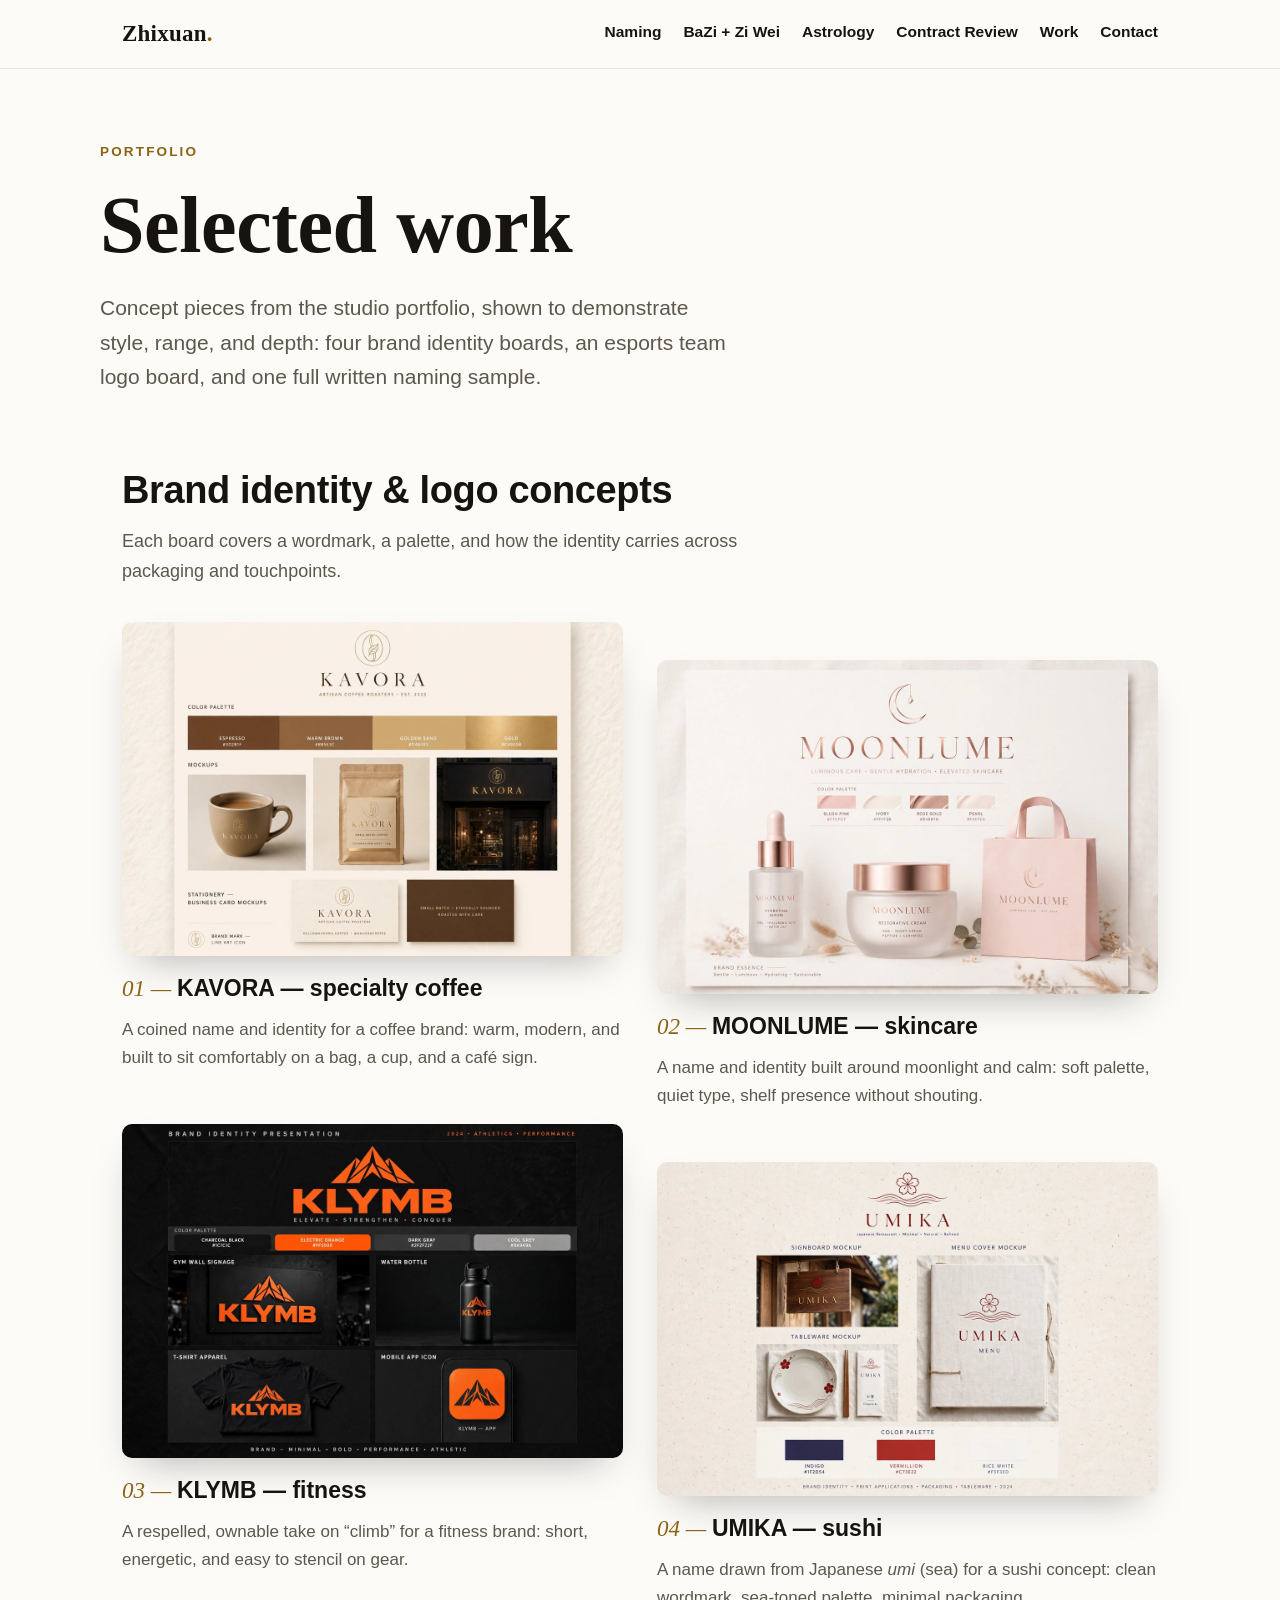
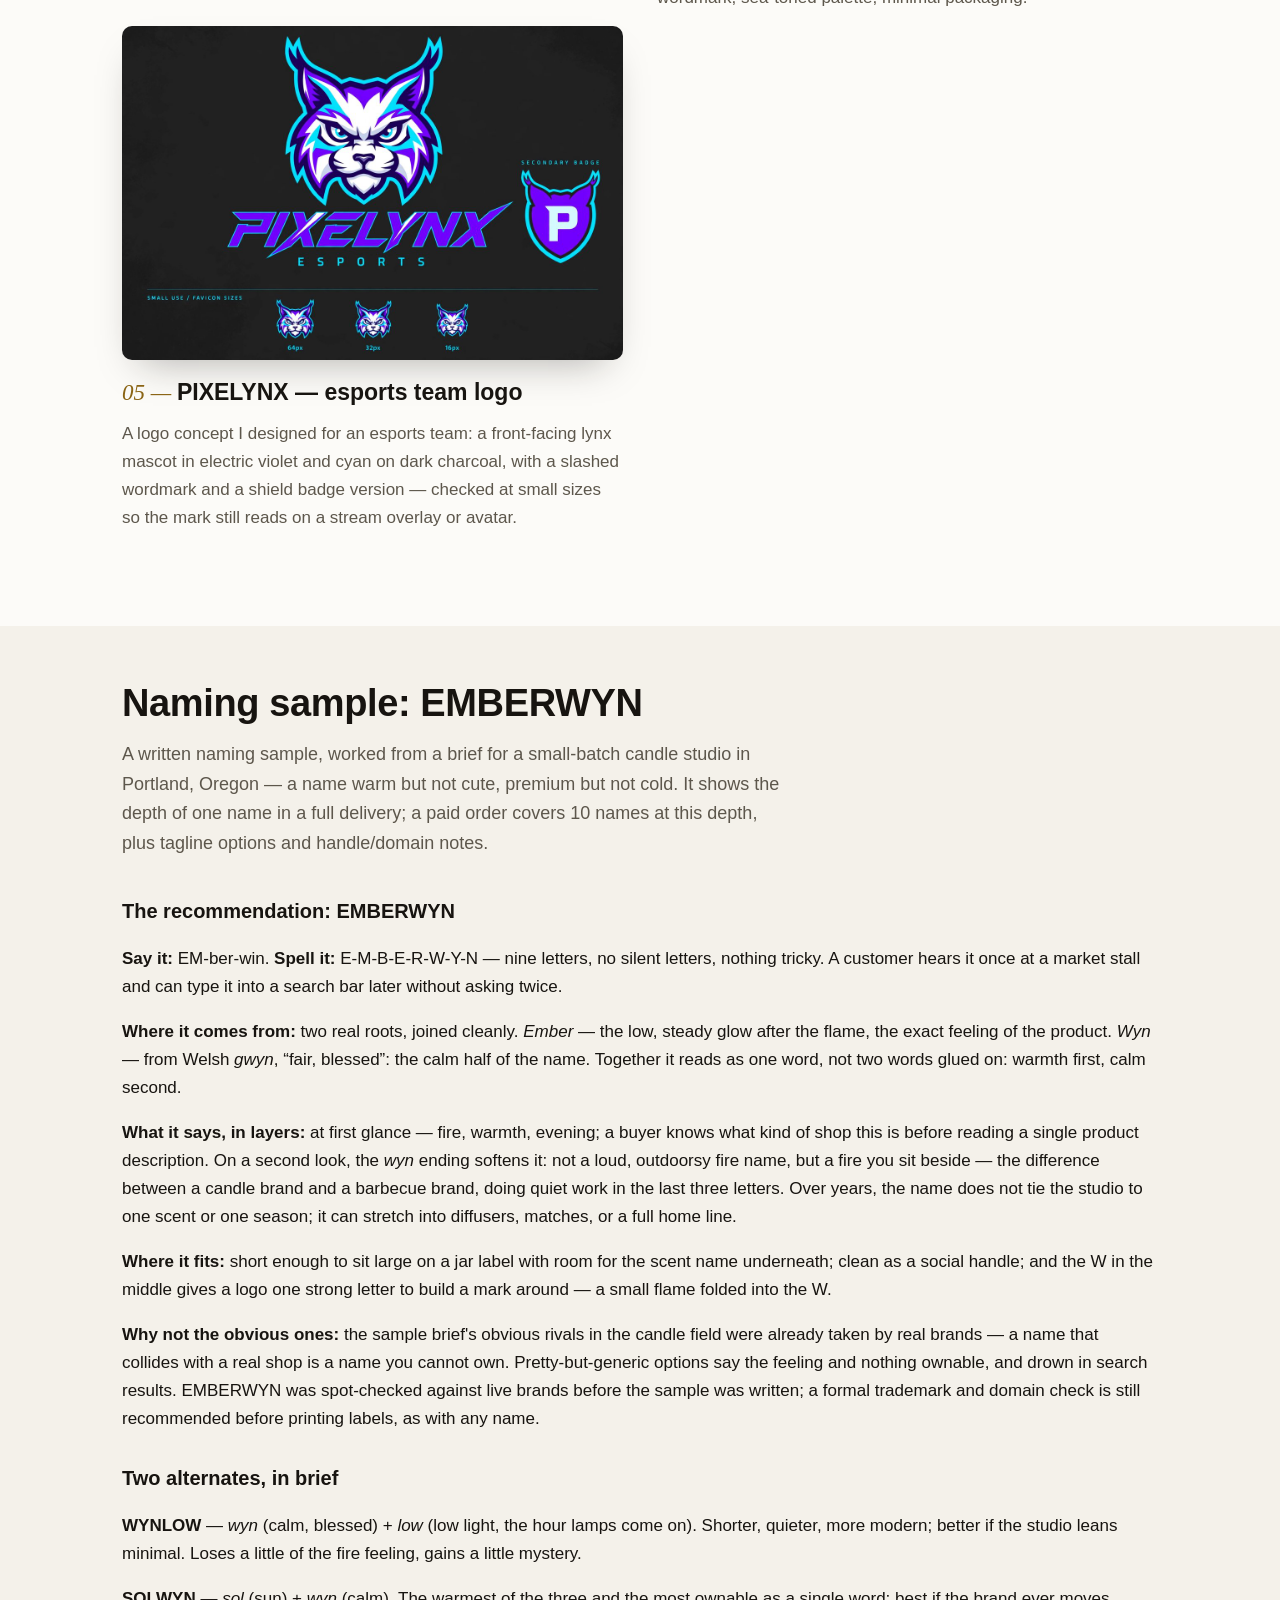
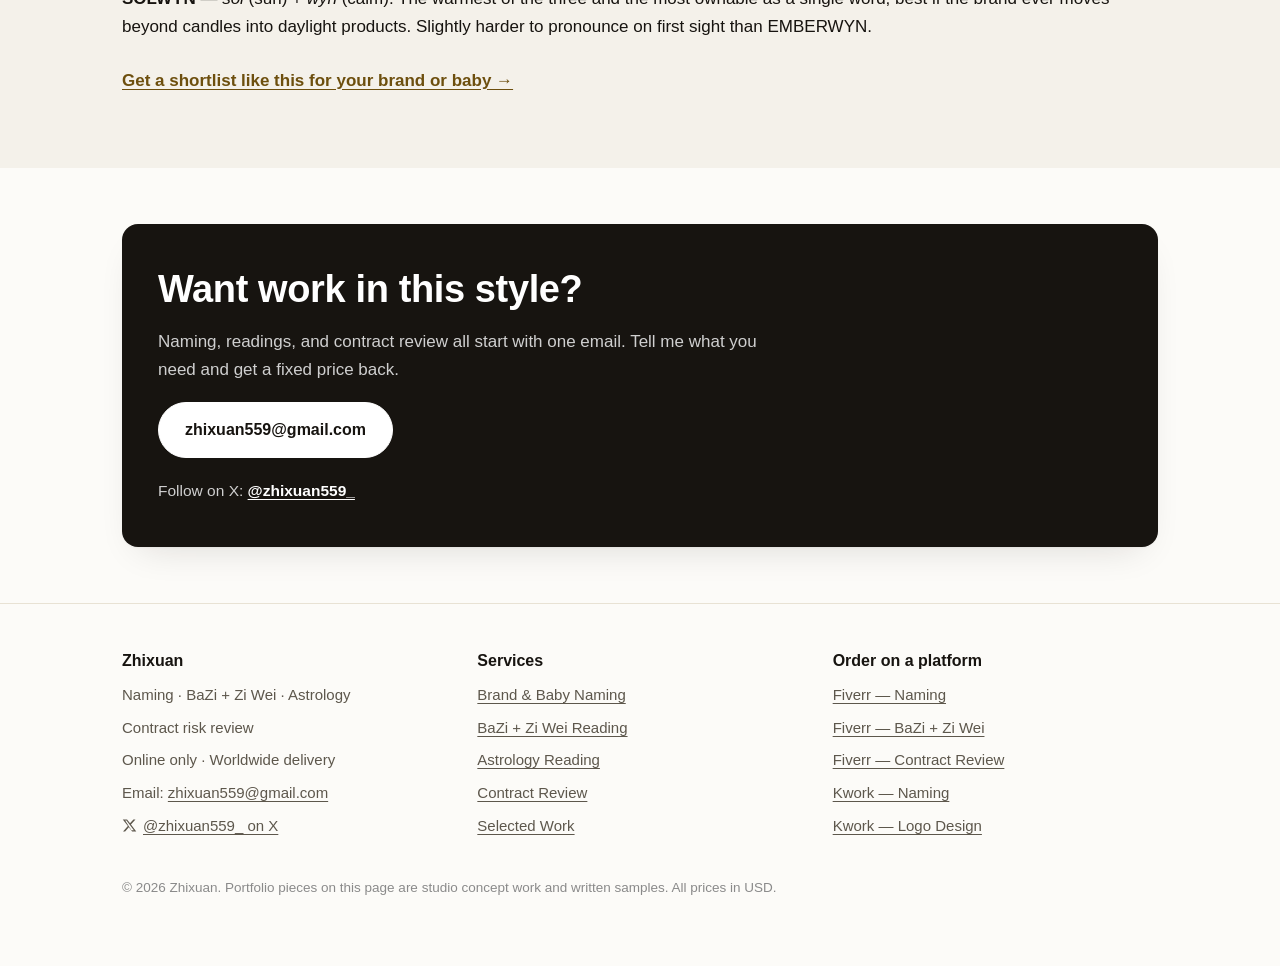
==== commit c2c30d23: "Drop "fictional" wording from work/naming copy" ====
--- a/work.html
+++ b/work.html
@@ -4,7 +4,7 @@
 <meta charset="utf-8">
 <meta name="viewport" content="width=device-width, initial-scale=1">
 <title>Selected Work — Brand Concepts &amp; Naming Sample | Zhixuan</title>
-<meta name="description" content="Portfolio of the Zhixuan studio: brand identity concept boards (KAVORA coffee, MOONLUME skincare, KLYMB fitness, UMIKA sushi) and a full written naming sample, EMBERWYN, created for a fictional candle studio brief.">
+<meta name="description" content="Portfolio of the Zhixuan studio: brand identity concept boards (KAVORA coffee, MOONLUME skincare, KLYMB fitness, UMIKA sushi) and a full written naming sample, EMBERWYN, showing the depth of a complete naming delivery.">
 <link rel="canonical" href="https://zhixuan559-beep.github.io/work.html">
 <meta property="og:type" content="website">
 <meta property="og:site_name" content="Zhixuan">
@@ -75,7 +75,7 @@
         <article class="work-item">
           <figure><img src="/assets/img/work-pixlynx.jpg" alt="PIXELYNX esports team logo board — front-facing lynx mascot, slashed wordmark, shield badge and small-size versions" width="1200" height="800" loading="lazy"></figure>
           <h3>PIXELYNX — esports team logo</h3>
-          <p>Logo concept for a fictional esports team: a front-facing lynx mascot in electric violet and cyan on dark charcoal, with a slashed wordmark and a shield badge version — checked at small sizes so the mark still reads on a stream overlay or avatar.</p>
+          <p>A logo concept I designed for an esports team: a front-facing lynx mascot in electric violet and cyan on dark charcoal, with a slashed wordmark and a shield badge version — checked at small sizes so the mark still reads on a stream overlay or avatar.</p>
         </article>
       </div>
     </div>
@@ -84,7 +84,7 @@
   <section class="section-soft">
     <div class="wrap">
       <h2>Naming sample: EMBERWYN</h2>
-      <p class="section-intro">A written sample prepared for a fictional brief — a small-batch candle studio in Portland, Oregon that wanted a name warm but not cute, premium but not cold. It shows the depth of one name in a full delivery; a paid order covers 10 names at this depth, plus tagline options and handle/domain notes.</p>
+      <p class="section-intro">A written naming sample, worked from a brief for a small-batch candle studio in Portland, Oregon — a name warm but not cute, premium but not cold. It shows the depth of one name in a full delivery; a paid order covers 10 names at this depth, plus tagline options and handle/domain notes.</p>
 
       <h3>The recommendation: EMBERWYN</h3>
       <p><strong>Say it:</strong> EM-ber-win. <strong>Spell it:</strong> E-M-B-E-R-W-Y-N — nine letters, no silent letters, nothing tricky. A customer hears it once at a market stall and can type it into a search bar later without asking twice.</p>
